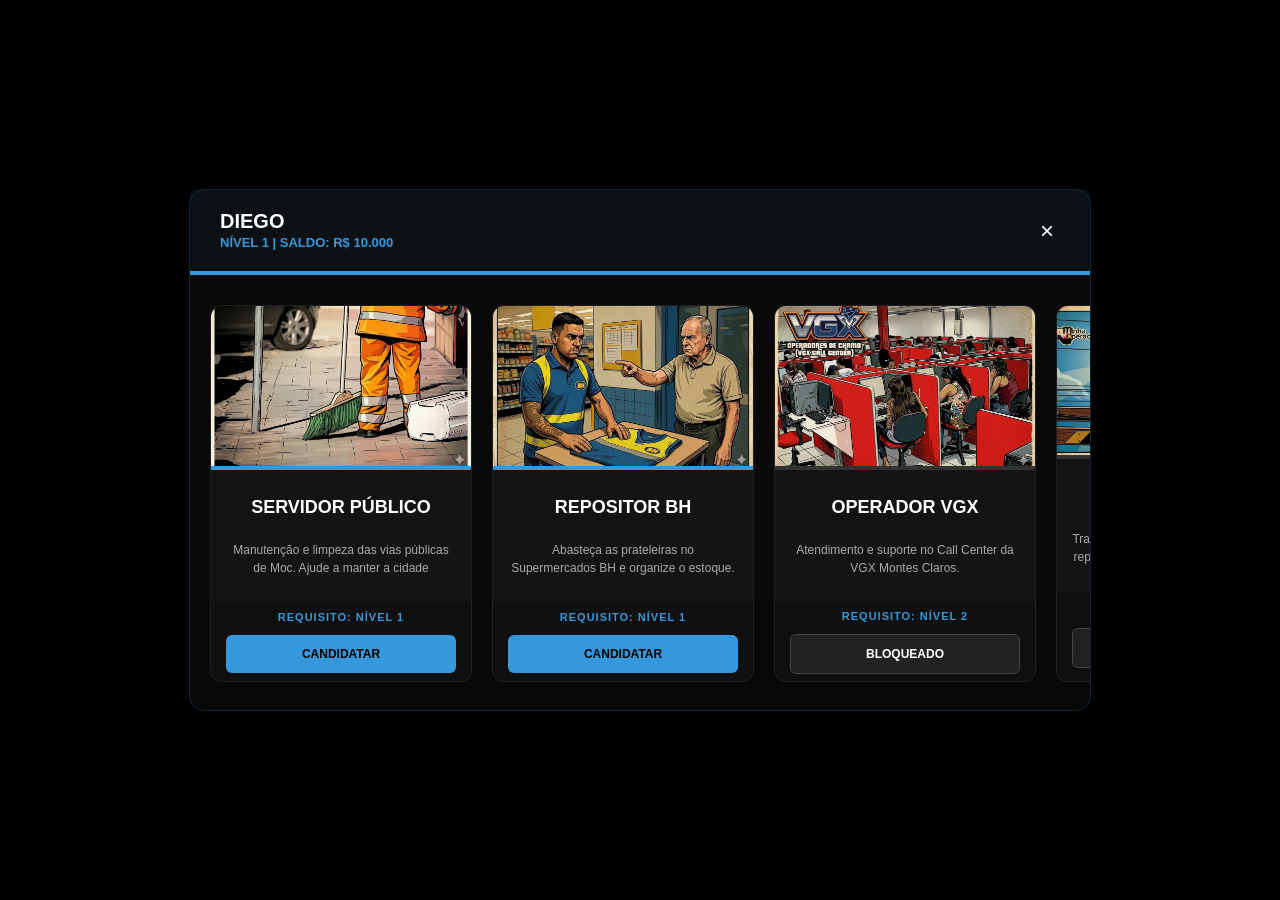
==== agencia.html @ 1f96df6f "Add files via upload" ====
<!DOCTYPE html>
<html lang="pt-br">
<head>
    <meta charset="UTF-8">
    <meta name="viewport" content="width=device-width, initial-scale=1.0">
    <style>
        :root {
            --primary: #3498db; 
            --bg-dark: rgba(10, 10, 10, 0.98);
            --card-bg: rgba(20, 20, 20, 1);
        }

        body {
            font-family: 'Segoe UI', sans-serif;
            background: #000; 
            color: white;
            display: flex;
            justify-content: center;
            align-items: center;
            height: 100vh;
            margin: 0;
            overflow: hidden;
        }

        .container {
            width: 900px; 
            height: 520px; 
            background: var(--bg-dark);
            border-radius: 15px;
            border: 1px solid rgba(52, 152, 219, 0.2);
            display: flex;
            flex-direction: column;
            box-shadow: 0 0 50px rgba(0,0,0,1);
        }

        .header {
            padding: 20px 30px;
            background: rgba(52, 152, 219, 0.05);
            border-bottom: 4px solid var(--primary);
            display: flex;
            justify-content: space-between;
            align-items: center;
        }

        .header h1 { margin: 0; font-size: 20px; text-transform: uppercase; font-weight: 900; }
        .user-stats { font-size: 13px; color: var(--primary); font-weight: bold; }

        .job-slider {
            flex: 1;
            padding: 30px 20px;
            display: flex;
            flex-direction: row; 
            gap: 20px;
            overflow-x: auto; 
            overflow-y: hidden; 
            scroll-behavior: smooth;
        }

        .job-totem {
            min-width: 260px; 
            max-width: 260px;
            background: var(--card-bg);
            border-radius: 12px;
            overflow: hidden;
            display: flex;
            flex-direction: column; /* Essencial para o alinhamento */
            border: 1px solid rgba(255,255,255,0.05);
            transition: 0.3s;
            height: 100%; 
        }

        .job-totem:hover {
            border-color: var(--primary);
            background: #181818;
            transform: scale(1.02);
        }

        .job-img {
            width: 100%;
            height: 160px; 
            object-fit: cover;
            border-bottom: 4px solid #333;
        }

        .job-totem.unlocked .job-img { border-bottom-color: var(--primary); }

        .job-content {
            padding: 15px;
            display: flex;
            flex-direction: column;
            flex-grow: 1;
            justify-content: flex-start; /* Alinha o título no topo */
        }

        .job-content h3 { 
            margin: 0; 
            font-size: 18px; 
            color: #fff; 
            text-transform: uppercase; 
            text-align: center; 
            font-weight: 800;
            min-height: 44px; /* Garante que títulos de 2 linhas não desalinhem o resto */
            display: flex;
            align-items: center;
            justify-content: center;
        }

        .job-content p { 
            margin: 12px 0; 
            font-size: 12px; 
            color: #aaa; 
            line-height: 1.5; 
            text-align: center;
            /* TRAVA A ALTURA DA DESCRIÇÃO */
            display: -webkit-box;
            -webkit-line-clamp: 3; /* No máximo 3 linhas de texto */
            -webkit-box-orient: vertical;
            overflow: hidden;
            text-overflow: ellipsis;
            height: 34px; /* Altura fixa para o bloco de texto */
        }

        .job-footer {
            padding: 15px;
            text-align: center;
            background: rgba(0,0,0,0.2);
            margin-top: auto; /* Empurra para o fim do card */
            min-height: 5px; /* Garante que o rodapé tenha sempre o mesmo tamanho */
            display: flex;
            flex-direction: column;
            justify-content: center;
        }

        .lvl-tag {
            font-size: 11px;
            color: var(--primary);
            font-weight: 800;
            margin-bottom: 12px;
            display: block;
            letter-spacing: 1px;
        }

        .btn-apply {
            background: #222;
            color: white;
            border: 1px solid #444;
            padding: 12px;
            border-radius: 6px;
            font-size: 12px;
            font-weight: 900;
            cursor: pointer;
            text-transform: uppercase;
            width: 100%;
            transition: 0.2s;
        }

        .job-totem.unlocked .btn-apply {
            background: var(--primary);
            border: none;
            color: #000;
        }

        .job-slider::-webkit-scrollbar { height: 6px; }
        .job-slider::-webkit-scrollbar-thumb { background: var(--primary); border-radius: 10px; }
    </style>
</head>
<body>

<div class="container">
    <div class="header">
        <div>
            <h1 id="player-name">DIGUINHO</h1>
            <span class="user-stats" id="player-meta">CARREGANDO DADOS...</span>
        </div>
        <button onclick="closeUI()" style="background:none; border:none; color:white; cursor:pointer; font-size:24px;">&times;</button>
    </div>

    <div class="job-slider" id="job-list"></div>
</div>

<script>
    const jobs = [
        { id: 1, name: "Servidor Público", desc: "Manutenção e limpeza das vias públicas de Moc. Ajude a manter a cidade impecável.", lvl: 1, img: "gari.jpg" },
        { id: 2, name: "Repositor BH", desc: "Abasteça as prateleiras no Supermercados BH e organize o estoque.", lvl: 1, img: "repositor.jpg" },
        { id: 3, name: "Operador VGX", desc: "Atendimento e suporte no Call Center da VGX Montes Claros.", lvl: 2, img: "tele.jpg" },
        { id: 4, name: "Eletricista CEMIG", desc: "Trabalhe na manutenção da rede elétrica e reparos de iluminação urbana. Por Montes Claros e Regiao!", lvl: 5, img: "Cemig.jpg" },
        { id: 5, name: "Motorista MocBus", desc: "Opere as linhas de transporte coletivo urbano em toda a cidade.", lvl: 8, img: "mocbus.jpg" },
        { id: 6, name: "Entregador Sedex", desc: "Entregas e logística para os Correios e Sedex regional. Montes Claros e Regiao!", lvl: 12, img: "sedex.jpg" },
        { id: 7, name: "Caminhoneiro Sedex", desc: "Entregas pesadas e logística para os Correios e Sedex Nacional. Montes Claros e Cidade", lvl: 15, img: "sedexcaminhao.jpg" },
        { id: 8, name: "Caminhoneiro Petrobras", desc: "Entregas De Gasolina e Disel apartir da Pretrobras para o Pais!", lvl: 12, img: "pretobras.jpg" }
    ];

    function init(name, level, money) {
        // Atualiza os dados dinâmicos do jogador
        document.getElementById('player-name').innerText = name.toUpperCase();
        document.getElementById('player-meta').innerText = `NÍVEL ${level} | SALDO: R$ ${money.toLocaleString('pt-BR')}`;
        
        const slider = document.getElementById('job-list');
        slider.innerHTML = '';

        jobs.forEach(job => {
            const locked = level < job.lvl;
            slider.innerHTML += `
                <div class="job-totem ${locked ? '' : 'unlocked'}">
                    <img src="${job.img}" class="job-img" onerror="this.src='https://via.placeholder.com/260x160?text=Emprego'">
                    <div class="job-content">
                        <h3>${job.name}</h3>
                        <p>${job.desc}</p>
                    </div>
                    <div class="job-footer">
                        <span class="lvl-tag">REQUISITO: NÍVEL ${job.lvl}</span>
                        <button class="btn-apply" ${locked ? 'disabled' : ''} onclick="chooseJob(${job.id})">
                            ${locked ? 'BLOQUEADO' : 'CANDIDATAR'}
                        </button>
                    </div>
                </div>
            `;
        });
    }

    function chooseJob(id) { if(window.geckoju) window.geckoju.send("job_select", id); }
    function closeUI() { if(window.geckoju) window.geckoju.send("job_close"); }

    // Simulação - O SAMP vai acionar isso
    init("Diego", 1, 10000); 
</script>
</body>
</html>
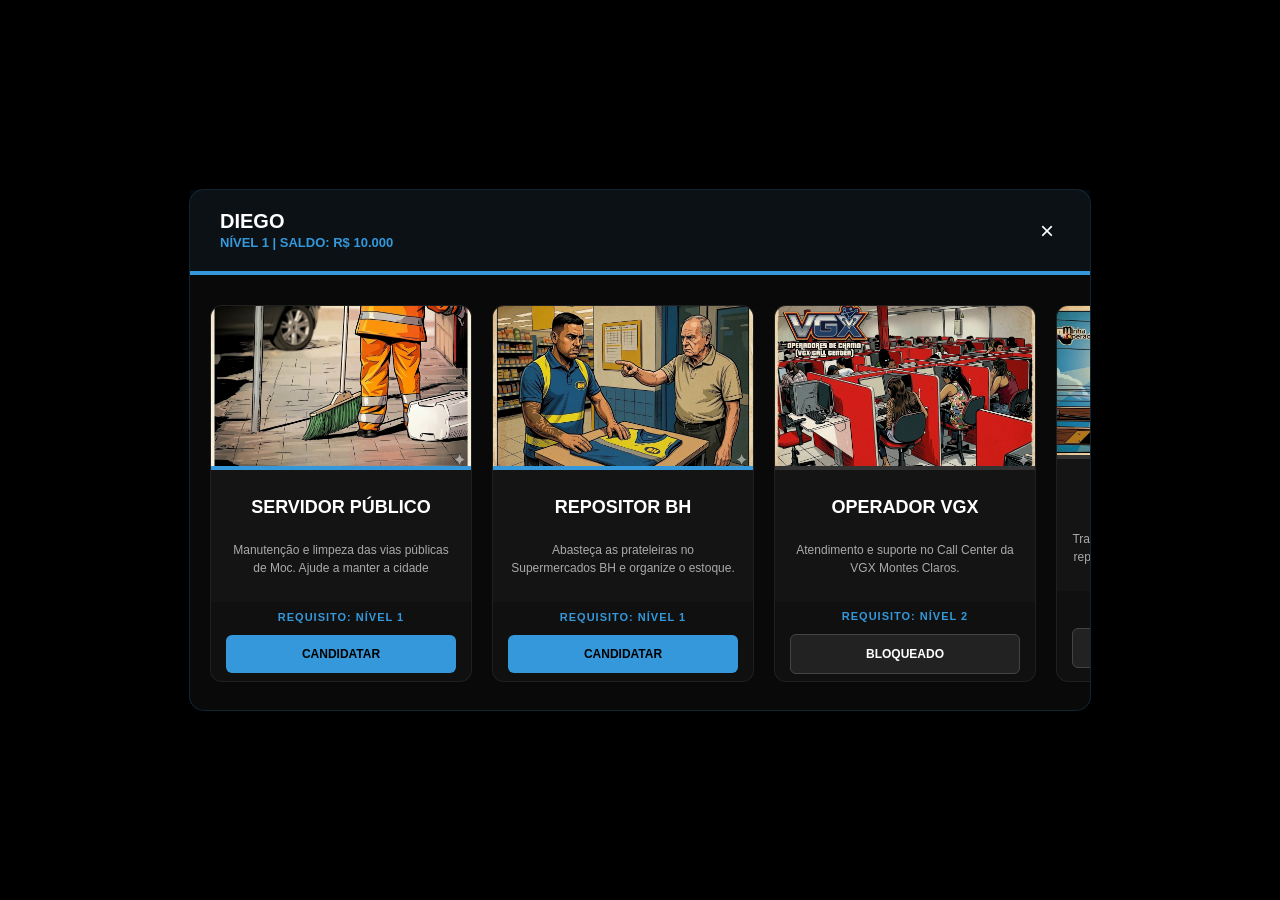
==== commit ac1a5ad6: "Add files via upload" ====
--- a/agencia.html
+++ b/agencia.html
@@ -218,7 +218,7 @@
         });
     }
 
-    function chooseJob(id) { if(window.geckoju) window.geckoju.send("job_select", id); }
+    function chooseJob(id) { if(window.geckoju) window.geckoju.send("job_" + id); }
     function closeUI() { if(window.geckoju) window.geckoju.send("job_close"); }
 
     // Simulação - O SAMP vai acionar isso
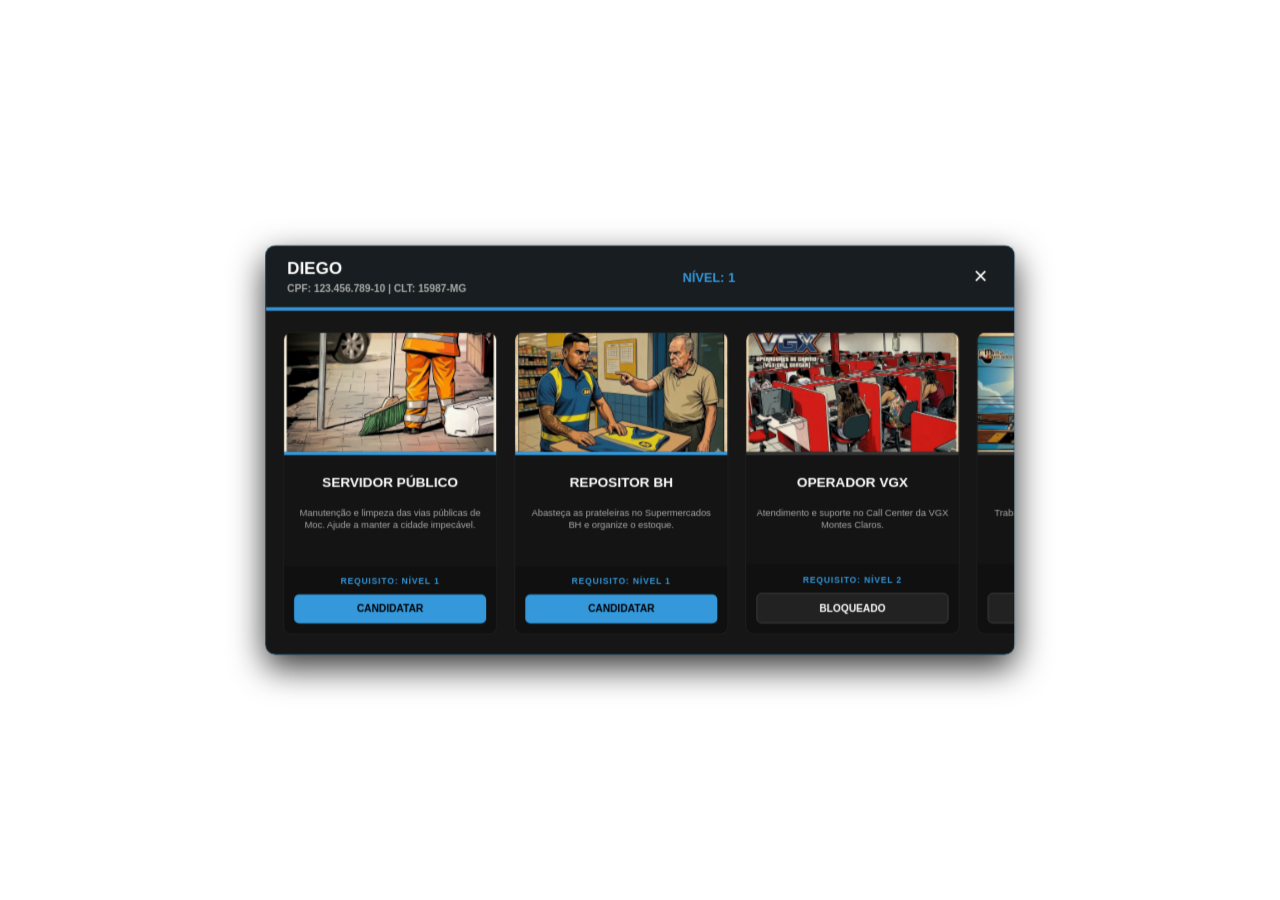
==== commit 7aee24e4: "Add files via upload" ====
--- a/agencia.html
+++ b/agencia.html
@@ -6,13 +6,13 @@
     <style>
         :root {
             --primary: #3498db; 
-            --bg-dark: rgba(10, 10, 10, 0.98);
+            --bg-dark: rgba(10, 10, 10, 0.95);
             --card-bg: rgba(20, 20, 20, 1);
         }
 
         body {
             font-family: 'Segoe UI', sans-serif;
-            background: #000; 
+            background: transparent; /* FUNDO REMOVIDO PARA MOSTRAR O JOGO */
             color: white;
             display: flex;
             justify-content: center;
@@ -23,18 +23,21 @@
         }
 
         .container {
-            width: 900px; 
-            height: 520px; 
+            width: 880px; /* Um pouco mais largo que a prefeitura */
+            height: 480px; /* Altura reduzida para caber bem na tela */
             background: var(--bg-dark);
-            border-radius: 15px;
-            border: 1px solid rgba(52, 152, 219, 0.2);
-            display: flex;
-            flex-direction: column;
-            box-shadow: 0 0 50px rgba(0,0,0,1);
+            border-radius: 12px;
+            border: 1px solid rgba(52, 152, 219, 0.3);
+            display: flex;
+            flex-direction: column;
+            box-shadow: 0 15px 40px rgba(0,0,0,0.8);
+            backdrop-filter: blur(10px); /* Efeito de vidro igual da prefeitura */
+            transform: scale(0.85); /* Deixa proporcional no mobile */
+            transform-origin: center;
         }
 
         .header {
-            padding: 20px 30px;
+            padding: 15px 25px; /* Reduzido para ganhar espaço */
             background: rgba(52, 152, 219, 0.05);
             border-bottom: 4px solid var(--primary);
             display: flex;
@@ -43,11 +46,11 @@
         }
 
         .header h1 { margin: 0; font-size: 20px; text-transform: uppercase; font-weight: 900; }
-        .user-stats { font-size: 13px; color: var(--primary); font-weight: bold; }
+        .user-stats { font-size: 15px; color: var(--primary); font-weight: bold; display: flex; align-items: center;}
 
         .job-slider {
             flex: 1;
-            padding: 30px 20px;
+            padding: 25px 20px;
             display: flex;
             flex-direction: row; 
             gap: 20px;
@@ -57,13 +60,13 @@
         }
 
         .job-totem {
-            min-width: 260px; 
-            max-width: 260px;
+            min-width: 250px; /* Ligeiramente mais fino pra caber melhor */
+            max-width: 250px;
             background: var(--card-bg);
-            border-radius: 12px;
+            border-radius: 10px;
             overflow: hidden;
             display: flex;
-            flex-direction: column; /* Essencial para o alinhamento */
+            flex-direction: column;
             border: 1px solid rgba(255,255,255,0.05);
             transition: 0.3s;
             height: 100%; 
@@ -77,7 +80,7 @@
 
         .job-img {
             width: 100%;
-            height: 160px; 
+            height: 140px; 
             object-fit: cover;
             border-bottom: 4px solid #333;
         }
@@ -85,57 +88,56 @@
         .job-totem.unlocked .job-img { border-bottom-color: var(--primary); }
 
         .job-content {
-            padding: 15px;
+            padding: 12px;
             display: flex;
             flex-direction: column;
             flex-grow: 1;
-            justify-content: flex-start; /* Alinha o título no topo */
+            justify-content: flex-start;
         }
 
         .job-content h3 { 
             margin: 0; 
-            font-size: 18px; 
+            font-size: 16px; 
             color: #fff; 
             text-transform: uppercase; 
             text-align: center; 
             font-weight: 800;
-            min-height: 44px; /* Garante que títulos de 2 linhas não desalinhem o resto */
+            min-height: 40px;
             display: flex;
             align-items: center;
             justify-content: center;
         }
 
         .job-content p { 
-            margin: 12px 0; 
-            font-size: 12px; 
+            margin: 8px 0; 
+            font-size: 11px; 
             color: #aaa; 
-            line-height: 1.5; 
+            line-height: 1.4; 
             text-align: center;
-            /* TRAVA A ALTURA DA DESCRIÇÃO */
             display: -webkit-box;
-            -webkit-line-clamp: 3; /* No máximo 3 linhas de texto */
+            -webkit-line-clamp: 3;
             -webkit-box-orient: vertical;
             overflow: hidden;
             text-overflow: ellipsis;
-            height: 34px; /* Altura fixa para o bloco de texto */
+            height: 46px;
         }
 
         .job-footer {
-            padding: 15px;
+            padding: 12px;
             text-align: center;
             background: rgba(0,0,0,0.2);
-            margin-top: auto; /* Empurra para o fim do card */
-            min-height: 5px; /* Garante que o rodapé tenha sempre o mesmo tamanho */
+            margin-top: auto;
+            min-height: 5px;
             display: flex;
             flex-direction: column;
             justify-content: center;
         }
 
         .lvl-tag {
-            font-size: 11px;
+            font-size: 10px;
             color: var(--primary);
             font-weight: 800;
-            margin-bottom: 12px;
+            margin-bottom: 10px;
             display: block;
             letter-spacing: 1px;
         }
@@ -144,7 +146,7 @@
             background: #222;
             color: white;
             border: 1px solid #444;
-            padding: 12px;
+            padding: 10px;
             border-radius: 6px;
             font-size: 12px;
             font-weight: 900;
@@ -169,10 +171,13 @@
 <div class="container">
     <div class="header">
         <div>
-            <h1 id="player-name">DIGUINHO</h1>
-            <span class="user-stats" id="player-meta">CARREGANDO DADOS...</span>
+            <h1 id="player-name">CARREGANDO...</h1>
+            <p id="player-docs" style="margin: 5px 0 0; font-size: 12px; color: #aaa; font-weight: 600;">CPF: Aguardando | CLT: Aguardando</p>
         </div>
-        <button onclick="closeUI()" style="background:none; border:none; color:white; cursor:pointer; font-size:24px;">&times;</button>
+        <div class="user-stats">
+            <span id="player-lvl">NÍVEL: 1</span>
+        </div>
+        <button onclick="closeUI()" style="background:none; border:none; color:white; cursor:pointer; font-size:28px; margin-left: 20px;">&times;</button>
     </div>
 
     <div class="job-slider" id="job-list"></div>
@@ -183,23 +188,32 @@
         { id: 1, name: "Servidor Público", desc: "Manutenção e limpeza das vias públicas de Moc. Ajude a manter a cidade impecável.", lvl: 1, img: "gari.jpg" },
         { id: 2, name: "Repositor BH", desc: "Abasteça as prateleiras no Supermercados BH e organize o estoque.", lvl: 1, img: "repositor.jpg" },
         { id: 3, name: "Operador VGX", desc: "Atendimento e suporte no Call Center da VGX Montes Claros.", lvl: 2, img: "tele.jpg" },
-        { id: 4, name: "Eletricista CEMIG", desc: "Trabalhe na manutenção da rede elétrica e reparos de iluminação urbana. Por Montes Claros e Regiao!", lvl: 5, img: "Cemig.jpg" },
+        { id: 4, name: "Eletricista CEMIG", desc: "Trabalhe na manutenção da rede elétrica e reparos de iluminação urbana.", lvl: 5, img: "Cemig.jpg" },
         { id: 5, name: "Motorista MocBus", desc: "Opere as linhas de transporte coletivo urbano em toda a cidade.", lvl: 8, img: "mocbus.jpg" },
-        { id: 6, name: "Entregador Sedex", desc: "Entregas e logística para os Correios e Sedex regional. Montes Claros e Regiao!", lvl: 12, img: "sedex.jpg" },
-        { id: 7, name: "Caminhoneiro Sedex", desc: "Entregas pesadas e logística para os Correios e Sedex Nacional. Montes Claros e Cidade", lvl: 15, img: "sedexcaminhao.jpg" },
-        { id: 8, name: "Caminhoneiro Petrobras", desc: "Entregas De Gasolina e Disel apartir da Pretrobras para o Pais!", lvl: 12, img: "pretobras.jpg" }
+        { id: 6, name: "Entregador Sedex", desc: "Entregas e logística para os Correios e Sedex regional.", lvl: 12, img: "sedex.jpg" },
+        { id: 7, name: "Caminhoneiro Sedex", desc: "Entregas pesadas e logística para os Correios e Sedex Nacional.", lvl: 15, img: "sedexcaminhao.jpg" },
+        { id: 8, name: "Caminhoneiro Petrobras", desc: "Entregas de Gasolina e Diesel a partir da Petrobras para o País!", lvl: 12, img: "pretobras.jpg" }
     ];
 
-    function init(name, level, money) {
-        // Atualiza os dados dinâmicos do jogador
-        document.getElementById('player-name').innerText = name.toUpperCase();
-        document.getElementById('player-meta').innerText = `NÍVEL ${level} | SALDO: R$ ${money.toLocaleString('pt-BR')}`;
+    // A função agora pede Nome, CPF e CLT.
+    function init(nome, cpf, clt) {
+        
+        let levelEstatico = 1; // DEIXEI O LEVEL ESTÁTICO AQUI COMO PEDIU!
+        
+        // Trata os textos caso o cara não tenha documento
+        let displayCpf = (!cpf || cpf === "Nenhum") ? "Nenhum" : cpf;
+        let displayClt = (!clt || clt === "Nao Assinada" || clt === "Nenhum") ? "Nenhuma" : clt;
+
+        // Atualiza a tela
+        document.getElementById('player-name').innerText = nome.toUpperCase();
+        document.getElementById('player-docs').innerText = `CPF: ${displayCpf} | CLT: ${displayClt}`;
+        document.getElementById('player-lvl').innerText = `NÍVEL: ${levelEstatico}`;
         
         const slider = document.getElementById('job-list');
         slider.innerHTML = '';
 
         jobs.forEach(job => {
-            const locked = level < job.lvl;
+            const locked = levelEstatico < job.lvl;
             slider.innerHTML += `
                 <div class="job-totem ${locked ? '' : 'unlocked'}">
                     <img src="${job.img}" class="job-img" onerror="this.src='https://via.placeholder.com/260x160?text=Emprego'">
@@ -221,8 +235,8 @@
     function chooseJob(id) { if(window.geckoju) window.geckoju.send("job_" + id); }
     function closeUI() { if(window.geckoju) window.geckoju.send("job_close"); }
 
-    // Simulação - O SAMP vai acionar isso
-    init("Diego", 1, 10000); 
+    // Simulação para testar no navegador:
+    init("Diego", "123.456.789-10", "15987-MG"); 
 </script>
 </body>
 </html>
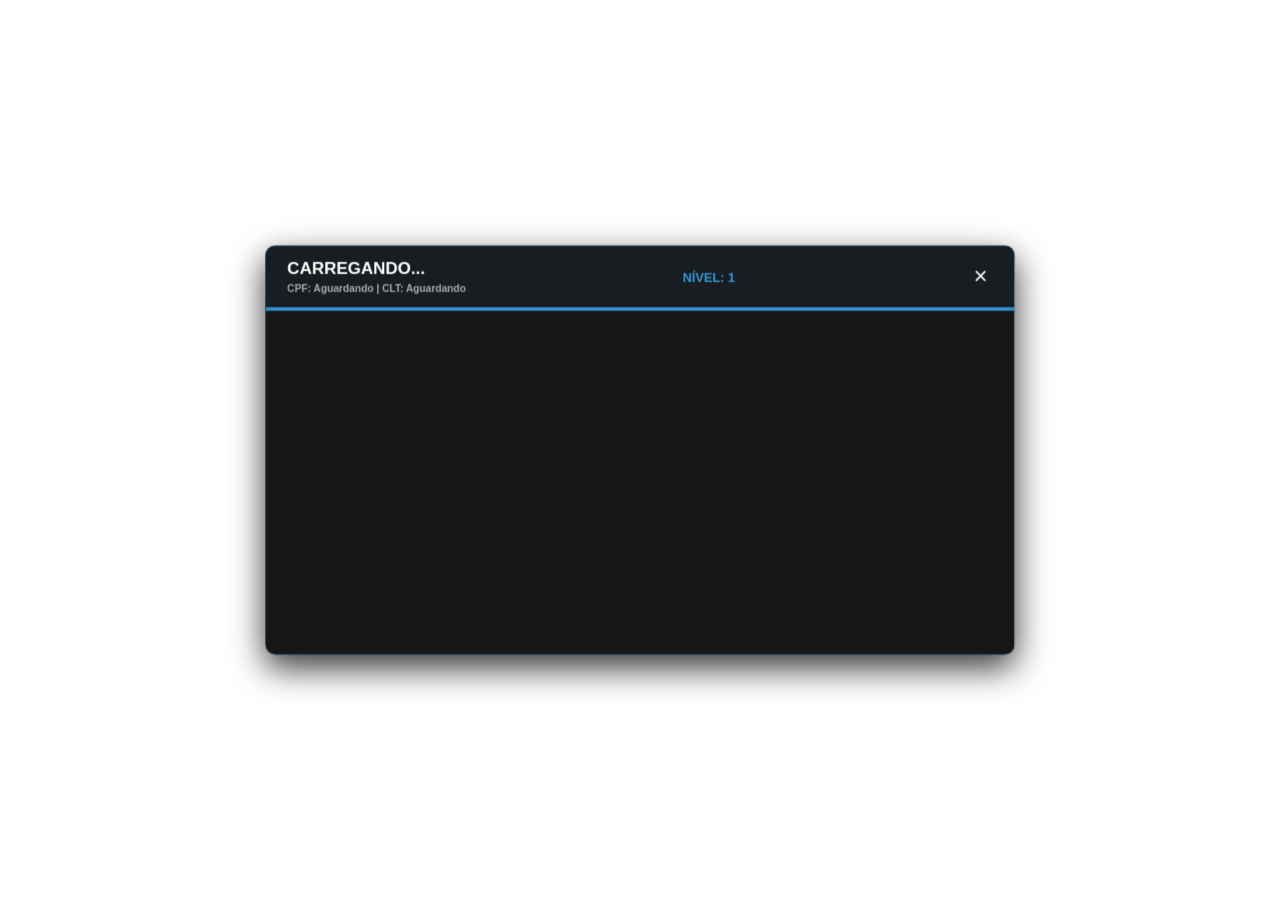
==== commit 00fc62b5: "Add files via upload" ====
--- a/agencia.html
+++ b/agencia.html
@@ -12,7 +12,7 @@
 
         body {
             font-family: 'Segoe UI', sans-serif;
-            background: transparent; /* FUNDO REMOVIDO PARA MOSTRAR O JOGO */
+            background: transparent; 
             color: white;
             display: flex;
             justify-content: center;
@@ -20,24 +20,26 @@
             height: 100vh;
             margin: 0;
             overflow: hidden;
+            touch-action: none;
+            user-select: none;
         }
 
         .container {
-            width: 880px; /* Um pouco mais largo que a prefeitura */
-            height: 480px; /* Altura reduzida para caber bem na tela */
+            width: 880px; 
+            height: 480px; 
             background: var(--bg-dark);
             border-radius: 12px;
             border: 1px solid rgba(52, 152, 219, 0.3);
             display: flex;
             flex-direction: column;
             box-shadow: 0 15px 40px rgba(0,0,0,0.8);
-            backdrop-filter: blur(10px); /* Efeito de vidro igual da prefeitura */
-            transform: scale(0.85); /* Deixa proporcional no mobile */
+            backdrop-filter: blur(10px); 
+            transform: scale(0.85); 
             transform-origin: center;
         }
 
         .header {
-            padding: 15px 25px; /* Reduzido para ganhar espaço */
+            padding: 15px 25px; 
             background: rgba(52, 152, 219, 0.05);
             border-bottom: 4px solid var(--primary);
             display: flex;
@@ -60,7 +62,7 @@
         }
 
         .job-totem {
-            min-width: 250px; /* Ligeiramente mais fino pra caber melhor */
+            min-width: 250px; 
             max-width: 250px;
             background: var(--card-bg);
             border-radius: 10px;
@@ -70,12 +72,6 @@
             border: 1px solid rgba(255,255,255,0.05);
             transition: 0.3s;
             height: 100%; 
-        }
-
-        .job-totem:hover {
-            border-color: var(--primary);
-            background: #181818;
-            transform: scale(1.02);
         }
 
         .job-img {
@@ -195,16 +191,21 @@
         { id: 8, name: "Caminhoneiro Petrobras", desc: "Entregas de Gasolina e Diesel a partir da Petrobras para o País!", lvl: 12, img: "pretobras.jpg" }
     ];
 
-    // A função agora pede Nome, CPF e CLT.
-    function init(nome, cpf, clt) {
+    // MÁGICA 1: O HTML AVISA O SAMP QUE ESTÁ PRONTO PARA RECEBER OS DADOS
+    var esperaPlugin = setInterval(function() {
+        if(window.geckoju) {
+            window.geckoju.send("carregar_dados_agencia");
+            clearInterval(esperaPlugin);
+        }
+    }, 100);
+
+    // MÁGICA 2: A FUNÇÃO QUE O SAMP VAI CHAMAR (Igual a SetarDadosPrefeitura)
+    window.SetarDadosAgencia = function(nome, cpf, clt) {
+        let levelEstatico = 1; 
         
-        let levelEstatico = 1; // DEIXEI O LEVEL ESTÁTICO AQUI COMO PEDIU!
-        
-        // Trata os textos caso o cara não tenha documento
         let displayCpf = (!cpf || cpf === "Nenhum") ? "Nenhum" : cpf;
         let displayClt = (!clt || clt === "Nao Assinada" || clt === "Nenhum") ? "Nenhuma" : clt;
 
-        // Atualiza a tela
         document.getElementById('player-name').innerText = nome.toUpperCase();
         document.getElementById('player-docs').innerText = `CPF: ${displayCpf} | CLT: ${displayClt}`;
         document.getElementById('player-lvl').innerText = `NÍVEL: ${levelEstatico}`;
@@ -230,13 +231,10 @@
                 </div>
             `;
         });
-    }
+    };
 
     function chooseJob(id) { if(window.geckoju) window.geckoju.send("job_" + id); }
     function closeUI() { if(window.geckoju) window.geckoju.send("job_close"); }
-
-    // Simulação para testar no navegador:
-    init("Diego", "123.456.789-10", "15987-MG"); 
 </script>
 </body>
 </html>
